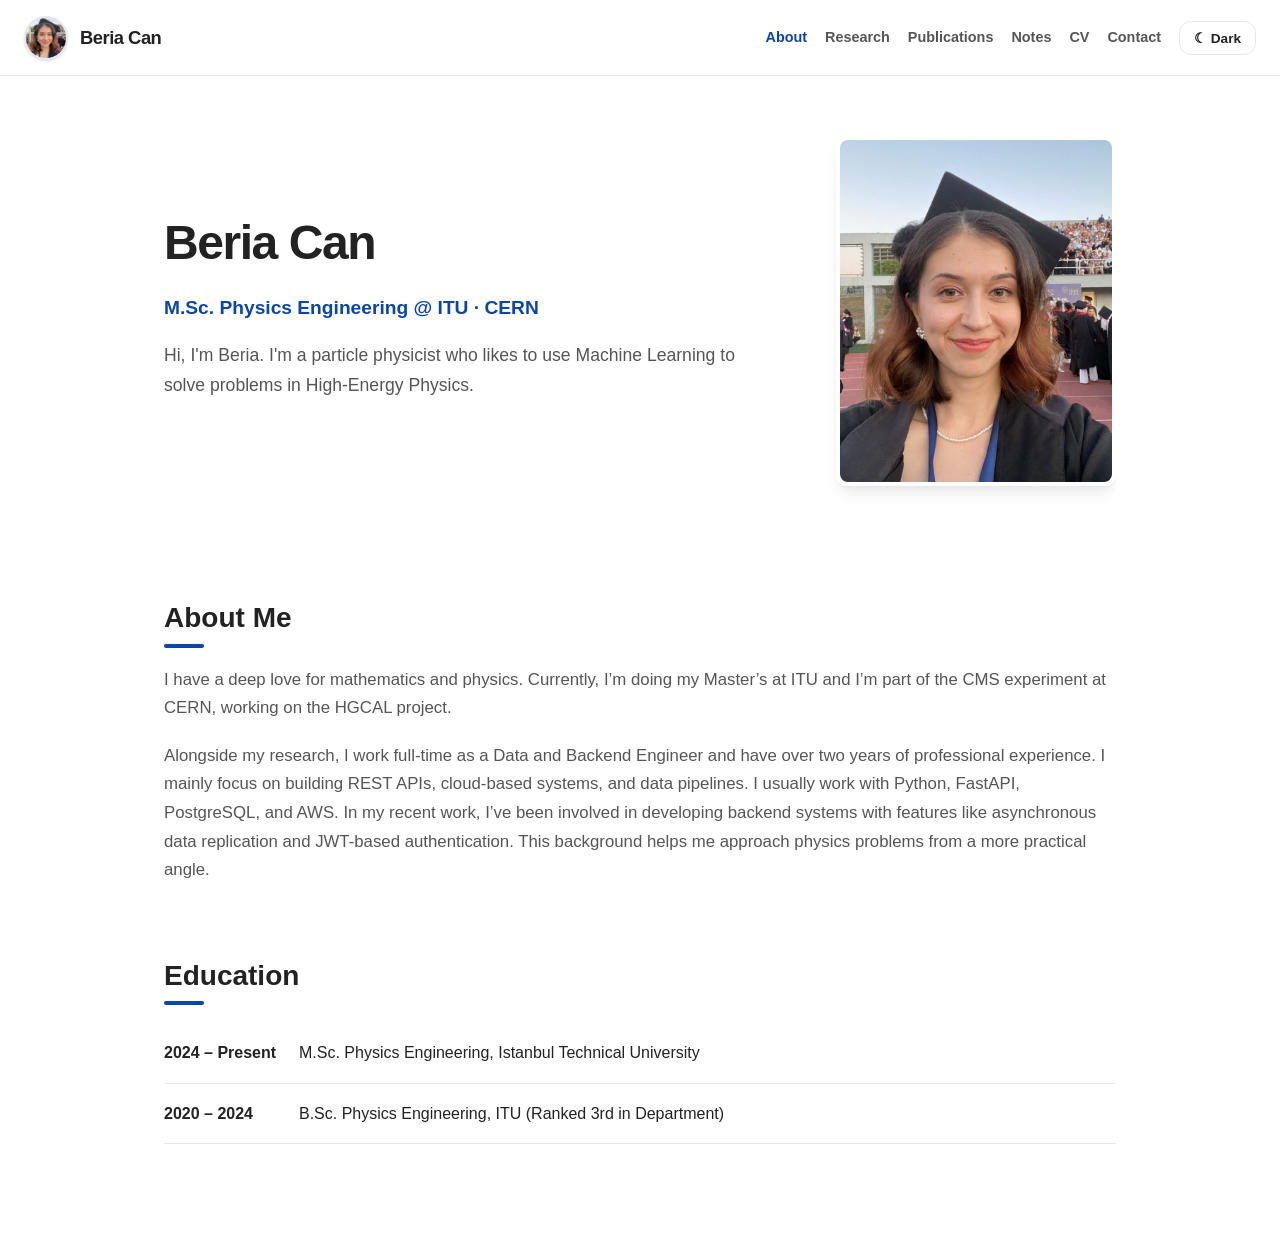
==== index.html @ b6a7d0ab "update" ====
<!doctype html>
<html lang="en">
<head>
    <meta charset="utf-8">
    <meta name="viewport" content="width=device-width, initial-scale=1">
    <meta name="google-site-verification" content="VXTytPO30AcvE7M8RPb9vvkT0yWASxq93cZ5vcLg1Yk" />
    <title>About | Beria Can</title>
    <meta name="description" content="Particle Physicist & Data Engineer at CERN. M.Sc. Physics Engineering at ITU, CMS HGCAL.">
    <link rel="stylesheet" href="css/style.css">
</head>
<body>
    <script>
        (function() {
            const savedTheme = localStorage.getItem('theme');
            if (savedTheme === 'dark' || (!savedTheme && window.matchMedia('(prefers-color-scheme: dark)').matches)) {
                document.body.classList.add('dark-mode');
                document.documentElement.setAttribute('data-theme', 'dark');
            }
        })();
    </script>

    <header>
        <a href="index.html" class="brand">
            <img class="brand-avatar" src="img/profile.jpeg" alt="Avatar">
            <span class="brand-name">Beria Can</span>
        </a>
        <nav>
            <a href="index.html" class="active">About</a>
            <a href="research.html">Research</a>
            <a href="publications.html">Publications</a>
            <a href="notes.html">Notes</a>
            <a href="cv.html">CV</a>
            <a href="contact.html">Contact</a>
            <button id="theme-toggle" class="theme-btn">☾ Dark Mode</button>
        </nav>
    </header>

    <div class="wrap">
        <main>
            <div class="hero-section" style="background: transparent; border: none; padding: 0; margin-bottom: 40px;">
                <div class="hero-content" style="padding: 20px 0; gap: 40px;">
                    <div class="hero-text">
                        <h1 style="font-size: 3rem; margin-bottom: 0.5rem;">Beria Can</h1>
                        <span class="hero-sub">M.Sc. Physics Engineering @ ITU · CERN </span>
                        <p class="hero-intro">Hi, I'm Beria. I'm a particle physicist who likes to use Machine Learning to solve problems in High-Energy Physics.</p>
                    </div>
                    <div class="hero-image-container">
                        <img class="hero-avatar-rect" src="img/profile.jpeg" alt="Beria Can">
                    </div>
                </div>
            </div>

            <section>
                <h2>About Me</h2>
                <p>I have a deep love for mathematics and physics. Currently, I’m doing my Master’s at ITU and I’m part of the CMS experiment at CERN, working on the HGCAL project.</p>
                <p>Alongside my research, I work full-time as a Data and Backend Engineer and have over two years of professional experience. I mainly focus on building REST APIs, cloud-based systems, and data pipelines. I usually work with Python, FastAPI, PostgreSQL, and AWS.
                In my recent work, I’ve been involved in developing backend systems with features like asynchronous data replication and JWT-based authentication. This background helps me approach physics problems from a more practical angle.</p>
            </section>

            <section id="education">
                <h2>Education</h2>
                <ul class="info-list">
                    <li>
                        <strong>2024 – Present</strong>
                        <span>M.Sc. Physics Engineering, Istanbul Technical University</span>
                    </li>
                    <li>
                        <strong>2020 – 2024</strong>
                        <span>B.Sc. Physics Engineering, ITU (Ranked 3rd in Department)</span>
                    </li>
                </ul>
            </section>
        </main>
        <footer style="text-align: center; margin-top: 4rem; margin-bottom: 2rem; color: var(--muted); font-size: 0.8rem;">
        </footer>
    </div>

    <script src="js/theme.js"></script>
</body>
</html>
---- css/style.css ----
:root {
    /* Color Palette */
    --bg: #ffffff;
    --fg: #222222;
    --muted: #555555;
    --acc: #0a46a8;
    --acc-hover: #003380;
    --card-bg: #ffffff;
    --border: #e5e7eb;
    --shadow-sm: 0 2px 4px rgba(0,0,0,0.05), 0 1px 2px rgba(0,0,0,0.1);
    --shadow-md: 0 10px 15px -3px rgba(0,0,0,0.08), 0 4px 6px -2px rgba(0,0,0,0.04);
    --hero-bg: #f8fafc;
    --success: #10b981;
    --error: #ef4444;

    /* Spacing & Layout */
    --nav-height: 76px;
    --max-width: 1000px;
    --radius: 12px;
}

[data-theme="dark"] {
    --bg: #0f1117;
    --fg: #e0e0e0;
    --muted: #9ca3af;
    --acc: #4f8ae8;
    --acc-hover: #70a2ff;
    --card-bg: #1a1d26;
    --border: #2a2f3a;
    --shadow-sm: 0 2px 4px rgba(0,0,0,0.3);
    --shadow-md: 0 10px 20px rgba(0,0,0,0.4);
    --hero-bg: #141720;
}

/* Base Reset & Typography */
* { box-sizing: border-box; margin: 0; padding: 0; }
body {
    background: var(--bg);
    color: var(--fg);
    font-family: -apple-system, BlinkMacSystemFont, "Segoe UI", Roboto, Helvetica, Arial, sans-serif;
    line-height: 1.7;
    transition: background 0.3s, color 0.3s;
    min-height: 100vh;
    display: flex;
    flex-direction: column;
}

.wrap {
    width: 100%;
    max-width: var(--max-width);
    margin: 0 auto;
    padding: 40px 24px;
    flex: 1;
}

/* Navigation */
header {
    border-bottom: 1px solid var(--border);
    padding: 0 24px;
    height: var(--nav-height);
    display: flex;
    align-items: center;
    justify-content: space-between;
    position: sticky;
    top: 0;
    background: var(--bg);
    z-index: 100;
}

.brand {
    display: flex;
    align-items: center;
    gap: 12px;
    text-decoration: none;
    color: var(--fg);
}

.brand-avatar {
    width: 44px;
    height: 44px;
    border-radius: 50%;
    object-fit: cover;
    border: 2px solid var(--border);
    box-shadow: var(--shadow-sm);
}

.brand-name { font-weight: 800; font-size: 1.15rem; letter-spacing: -0.5px; }

nav { display: flex; align-items: center; gap: 18px; flex-wrap: wrap; }
nav a {
    text-decoration: none;
    color: var(--muted);
    font-weight: 600;
    font-size: 0.9rem;
    transition: color 0.2s;
}
nav a:hover, nav a.active { color: var(--acc); }

.theme-btn {
    background: var(--card-bg);
    border: 1px solid var(--border);
    color: var(--fg);
    padding: 8px 14px;
    border-radius: var(--radius);
    cursor: pointer;
    font-weight: 600;
    font-size: 0.85rem;
    transition: all 0.2s;
}

/* Typography */
h1 { font-size: 3rem; margin-bottom: 1rem; font-weight: 800; letter-spacing: -0.03em; color: var(--fg); }
h2 { font-size: 1.75rem; margin: 3rem 0 1.5rem; font-weight: 800; color: var(--fg); position: relative; display: inline-block; }
h2::after { content: ''; position: absolute; left: 0; bottom: -6px; width: 40px; height: 4px; background: var(--acc); border-radius: 2px; }
p { margin-bottom: 1.2rem; color: var(--muted); font-size: 1.05rem; }

/* Buttons */
.btn-primary {
    display: inline-block;
    background: linear-gradient(135deg, var(--acc), var(--acc-hover));
    color: white;
    padding: 14px 28px;
    border-radius: var(--radius);
    text-decoration: none;
    font-weight: 700;
    transition: all 0.2s;
    border: none;
    cursor: pointer;
}
.btn-primary:hover:not(:disabled) { transform: translateY(-2px); opacity: 0.95; }
.btn-primary:disabled { opacity: 0.6; cursor: not-allowed; }

/* Info List */
.info-list li {
    padding: 16px 0;
    border-bottom: 1px solid var(--border);
    display: flex; flex-wrap: wrap; gap: 15px; align-items: baseline;
}
.info-list strong { min-width: 120px; color: var(--fg); font-weight: 700; }
.info-list a { color: var(--acc); text-decoration: none; font-weight: 600; }

/* Contact Specific */
.contact-grid {
    display: grid;
    grid-template-columns: 1fr;
    gap: 40px;
    margin-top: 20px;
}

@media (min-width: 768px) {
    .contact-grid { grid-template-columns: 1fr 1fr; align-items: start; }
}

.social-links { display: flex; flex-wrap: wrap; gap: 12px; }
.social-btn {
    padding: 8px 18px;
    background: var(--card-bg);
    border: 1px solid var(--border);
    border-radius: 30px;
    color: var(--fg);
    text-decoration: none;
    font-weight: 600;
    font-size: 0.9rem;
    transition: all 0.2s;
    box-shadow: var(--shadow-sm);
}
.social-btn:hover { border-color: var(--acc); color: var(--acc); transform: translateY(-2px); }

/* Form */
.form-group { display: flex; flex-direction: column; gap: 8px; margin-bottom: 20px; }
.form-group label { font-weight: 600; color: var(--fg); font-size: 0.95rem; }
.form-group input, .form-group textarea {
    width: 100%; padding: 12px 16px; background: var(--hero-bg); border: 1px solid var(--border);
    border-radius: var(--radius); color: var(--fg); font-family: inherit; font-size: 1rem;
}
.form-group input:focus, .form-group textarea:focus { outline: none; border-color: var(--acc); box-shadow: 0 0 0 3px rgba(79, 138, 232, 0.2); }

.form-message { margin-top: 15px; font-size: 0.9rem; font-weight: 600; padding: 10px; border-radius: 8px; display: none; }
.form-message.success { display: block; color: var(--success); background: rgba(16, 185, 129, 0.1); }
.form-message.error { display: block; color: var(--error); background: rgba(239, 68, 68, 0.1); }

@media (max-width: 600px) {
    header { height: auto; flex-direction: column; padding: 15px; gap: 15px; }
    nav { flex-wrap: wrap; justify-content: center; gap: 15px; }
}

/* Projects Grid & Cards */
.grid-cards {
    display: grid;
    grid-template-columns: repeat(auto-fit, minmax(320px, 1fr));
    gap: 30px;
    margin-top: 30px;
}

.card {
    background: var(--card-bg);
    border: 1px solid var(--border);
    border-radius: var(--radius);
    padding: 30px;
    transition: all 0.3s ease;
    box-shadow: var(--shadow-sm);
    position: relative;
}

.card:hover {
    transform: translateY(-5px);
    box-shadow: var(--shadow-md);
    border-color: var(--acc);
    cursor: pointer;
}

.card h3 a {
    text-decoration: none;
    color: inherit;
}

.card h3 a::after {
    content: "";
    position: absolute;
    top: 0;
    right: 0;
    bottom: 0;
    left: 0;
    z-index: 1;
}

.badge {
    display: inline-block;
    background: var(--hero-bg);
    border: 1px solid var(--border);
    padding: 6px 12px;
    border-radius: 30px;
    font-size: 0.8rem;
    font-weight: 700;
    color: var(--acc);
    margin-top: 12px;
    margin-right: 5px;
    position: relative;
    z-index: 2;
}

/* Hero Section (About Sayfası Üst Kısım) */
.hero-section {
    background: var(--hero-bg);
    border-bottom: 1px solid var(--border);
    width: 100%;
    overflow: hidden;
}

.hero-content {
    max-width: var(--max-width);
    margin: 0 auto;
    padding: 60px 24px;
    display: flex;
    align-items: center;
    justify-content: space-between;
    gap: 40px;
    flex-wrap: wrap;
}

.hero-text {
    flex: 1 1 400px;
}

.hero-sub {
    font-size: 1.2rem;
    color: var(--acc);
    font-weight: 600;
    margin-bottom: 16px;
    display: block;
}

.hero-intro {
    font-size: 1.1rem;
    max-width: 600px;
    color: var(--muted);
}

.hero-image-container {
    flex: 0 0 auto;
    display: flex;
    justify-content: center;
}

.hero-avatar-rect {
    width: 100%;
    max-width: 280px;
    height: auto;
    object-fit: cover;
    aspect-ratio: 4/5;
    border-radius: var(--radius);
    box-shadow: var(--shadow-md);
    border: 4px solid var(--card-bg);
    transition: transform 0.3s ease;
}

.hero-avatar-rect:hover {
    transform: scale(1.02);
}

@media (max-width: 900px) {
    .hero-content {
        justify-content: center;
        text-align: center;
        padding: 40px 20px;
    }
    .hero-intro { margin: 0 auto; }
    .hero-image-container { width: 100%; margin-top: 20px; }
    .hero-avatar-rect { max-width: 240px; }
}

/* CV */
.cv-actions {
    margin-top: 1.5rem;
    display: flex;
    flex-wrap: wrap;
    gap: 10px;
    align-items: center;
}

/* Publications */
.empty-state {
    margin-top: 1.5rem;
    padding: 1.5rem 0;
    border-top: 1px solid var(--border);
}
.empty-state p { margin-bottom: 0; }

.pub-list { list-style: none; margin-top: 1.5rem; }
.pub-list li {
    display: flex;
    gap: 20px;
    padding: 1.25rem 0;
    border-bottom: 1px solid var(--border);
    align-items: flex-start;
}
.pub-year {
    min-width: 56px;
    font-weight: 700;
    color: var(--acc);
}
.pub-body { display: flex; flex-direction: column; gap: 4px; }
.pub-meta { color: var(--muted); font-size: 0.95rem; }
.pub-links a { color: var(--acc); text-decoration: none; font-weight: 600; font-size: 0.9rem; }
.pub-links a:hover { text-decoration: underline; }

/* Notes index */
.note-list { list-style: none; margin-top: 0.5rem; }
.note-list li {
    padding: 14px 0;
    border-bottom: 1px solid var(--border);
    display: flex;
    flex-direction: column;
    gap: 2px;
}
.note-list a {
    color: var(--fg);
    text-decoration: none;
    font-weight: 700;
    font-size: 1.05rem;
}
.note-list a:hover { color: var(--acc); }
.note-desc { color: var(--muted); font-size: 0.95rem; }
.note-empty { color: var(--muted); font-style: italic; border-bottom: none !important; }
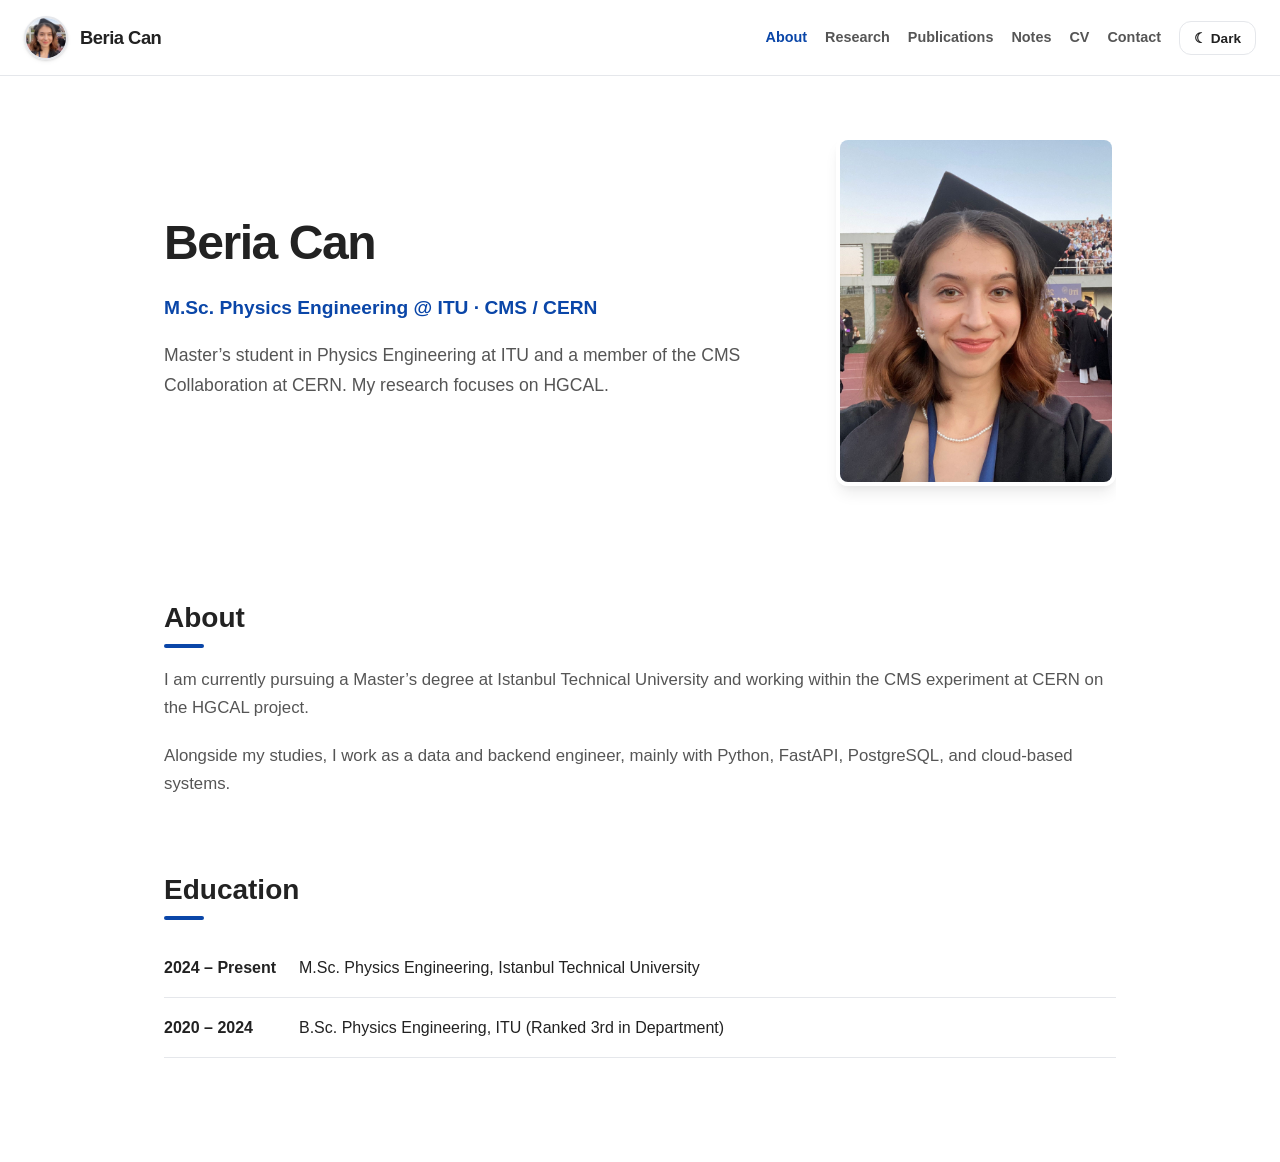
==== commit 69be17eb: "update" ====
--- a/index.html
+++ b/index.html
@@ -5,7 +5,7 @@
     <meta name="viewport" content="width=device-width, initial-scale=1">
     <meta name="google-site-verification" content="VXTytPO30AcvE7M8RPb9vvkT0yWASxq93cZ5vcLg1Yk" />
     <title>About | Beria Can</title>
-    <meta name="description" content="Particle Physicist & Data Engineer at CERN. M.Sc. Physics Engineering at ITU, CMS HGCAL.">
+    <meta name="description" content="Master’s student in Physics Engineering at ITU and member of the CMS Collaboration at CERN. Research focus: HGCAL.">
     <link rel="stylesheet" href="css/style.css">
 </head>
 <body>
@@ -41,8 +41,8 @@
                 <div class="hero-content" style="padding: 20px 0; gap: 40px;">
                     <div class="hero-text">
                         <h1 style="font-size: 3rem; margin-bottom: 0.5rem;">Beria Can</h1>
-                        <span class="hero-sub">M.Sc. Physics Engineering @ ITU · CERN </span>
-                        <p class="hero-intro">Hi, I'm Beria. I'm a particle physicist who likes to use Machine Learning to solve problems in High-Energy Physics.</p>
+                        <span class="hero-sub">M.Sc. Physics Engineering @ ITU · CMS / CERN</span>
+                        <p class="hero-intro">Master’s student in Physics Engineering at ITU and a member of the CMS Collaboration at CERN. My research focuses on HGCAL.</p>
                     </div>
                     <div class="hero-image-container">
                         <img class="hero-avatar-rect" src="img/profile.jpeg" alt="Beria Can">
@@ -51,10 +51,9 @@
             </div>
 
             <section>
-                <h2>About Me</h2>
-                <p>I have a deep love for mathematics and physics. Currently, I’m doing my Master’s at ITU and I’m part of the CMS experiment at CERN, working on the HGCAL project.</p>
-                <p>Alongside my research, I work full-time as a Data and Backend Engineer and have over two years of professional experience. I mainly focus on building REST APIs, cloud-based systems, and data pipelines. I usually work with Python, FastAPI, PostgreSQL, and AWS.
-                In my recent work, I’ve been involved in developing backend systems with features like asynchronous data replication and JWT-based authentication. This background helps me approach physics problems from a more practical angle.</p>
+                <h2>About</h2>
+                <p>I am currently pursuing a Master’s degree at Istanbul Technical University and working within the CMS experiment at CERN on the HGCAL project.</p>
+                <p>Alongside my studies, I work as a data and backend engineer, mainly with Python, FastAPI, PostgreSQL, and cloud-based systems.</p>
             </section>
 
             <section id="education">
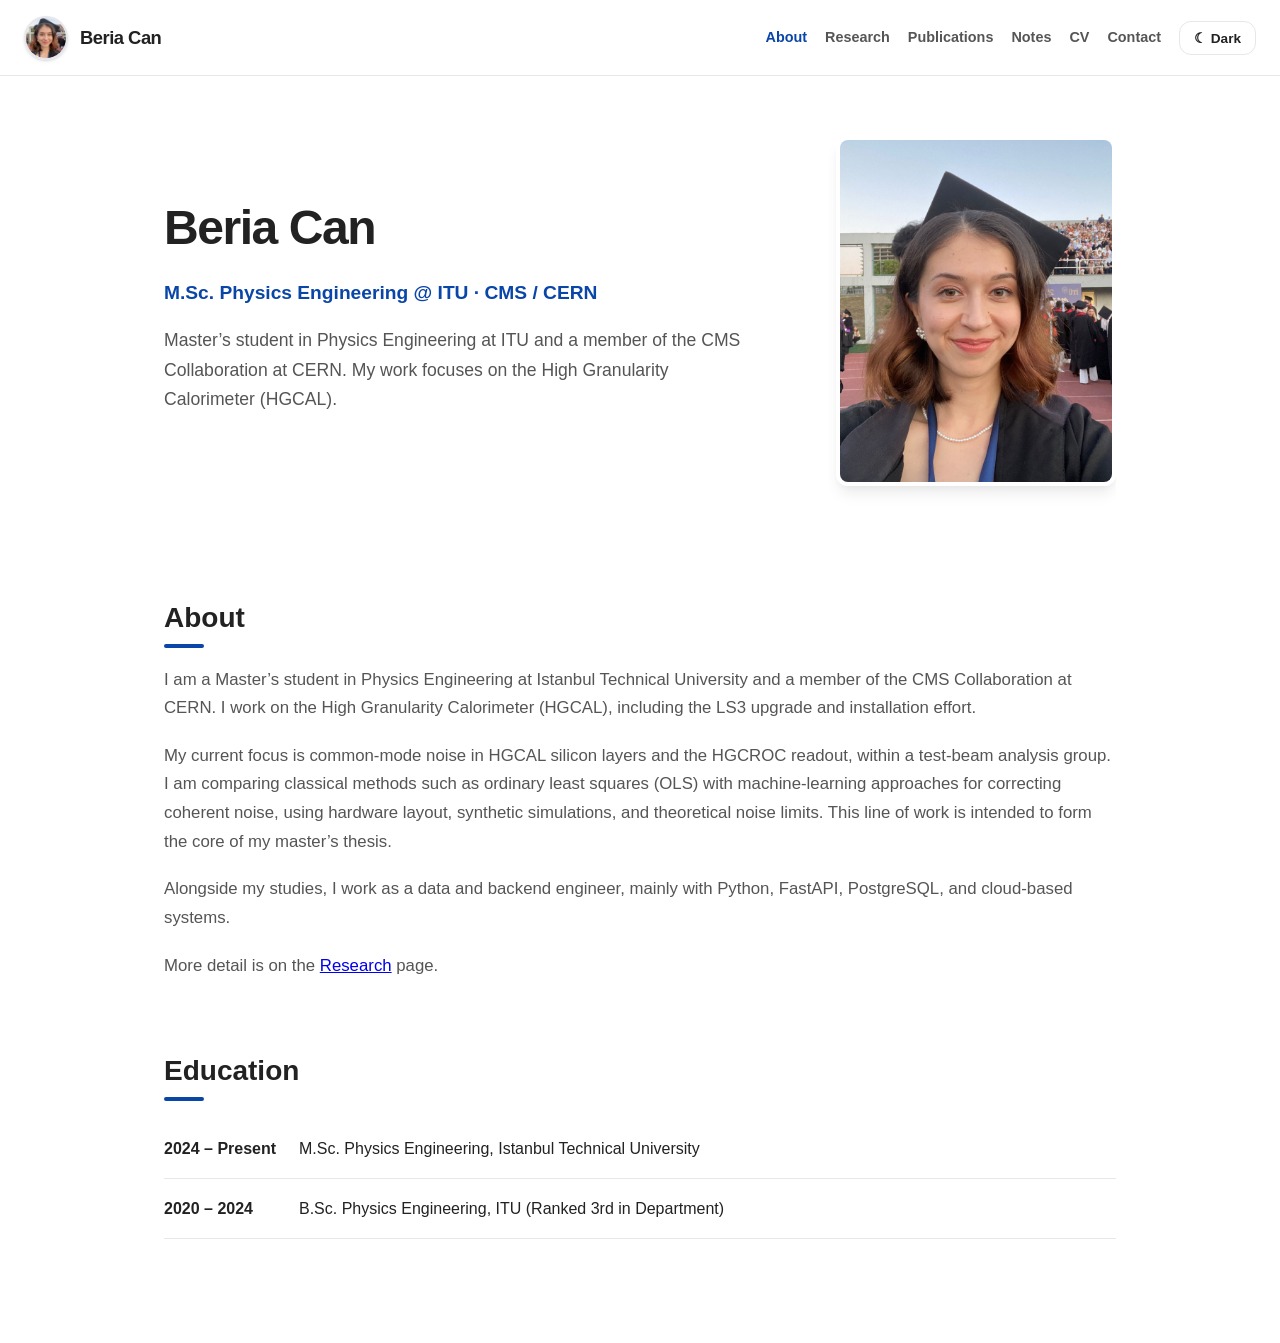
==== commit a325e38f: "update" ====
--- a/index.html
+++ b/index.html
@@ -5,7 +5,7 @@
     <meta name="viewport" content="width=device-width, initial-scale=1">
     <meta name="google-site-verification" content="VXTytPO30AcvE7M8RPb9vvkT0yWASxq93cZ5vcLg1Yk" />
     <title>About | Beria Can</title>
-    <meta name="description" content="Master’s student in Physics Engineering at ITU and member of the CMS Collaboration at CERN. Research focus: HGCAL.">
+    <meta name="description" content="Master’s student in Physics Engineering at ITU and member of the CMS Collaboration at CERN. Research on HGCAL, common-mode noise, and noise correction methods.">
     <link rel="stylesheet" href="css/style.css">
 </head>
 <body>
@@ -42,7 +42,7 @@
                     <div class="hero-text">
                         <h1 style="font-size: 3rem; margin-bottom: 0.5rem;">Beria Can</h1>
                         <span class="hero-sub">M.Sc. Physics Engineering @ ITU · CMS / CERN</span>
-                        <p class="hero-intro">Master’s student in Physics Engineering at ITU and a member of the CMS Collaboration at CERN. My research focuses on HGCAL.</p>
+                        <p class="hero-intro">Master’s student in Physics Engineering at ITU and a member of the CMS Collaboration at CERN. My work focuses on the High Granularity Calorimeter (HGCAL).</p>
                     </div>
                     <div class="hero-image-container">
                         <img class="hero-avatar-rect" src="img/profile.jpeg" alt="Beria Can">
@@ -52,8 +52,10 @@
 
             <section>
                 <h2>About</h2>
-                <p>I am currently pursuing a Master’s degree at Istanbul Technical University and working within the CMS experiment at CERN on the HGCAL project.</p>
+                <p>I am a Master’s student in Physics Engineering at Istanbul Technical University and a member of the CMS Collaboration at CERN. I work on the High Granularity Calorimeter (HGCAL), including the LS3 upgrade and installation effort.</p>
+                <p>My current focus is common-mode noise in HGCAL silicon layers and the HGCROC readout, within a test-beam analysis group. I am comparing classical methods such as ordinary least squares (OLS) with machine-learning approaches for correcting coherent noise, using hardware layout, synthetic simulations, and theoretical noise limits. This line of work is intended to form the core of my master’s thesis.</p>
                 <p>Alongside my studies, I work as a data and backend engineer, mainly with Python, FastAPI, PostgreSQL, and cloud-based systems.</p>
+                <p>More detail is on the <a href="research.html">Research</a> page.</p>
             </section>
 
             <section id="education">
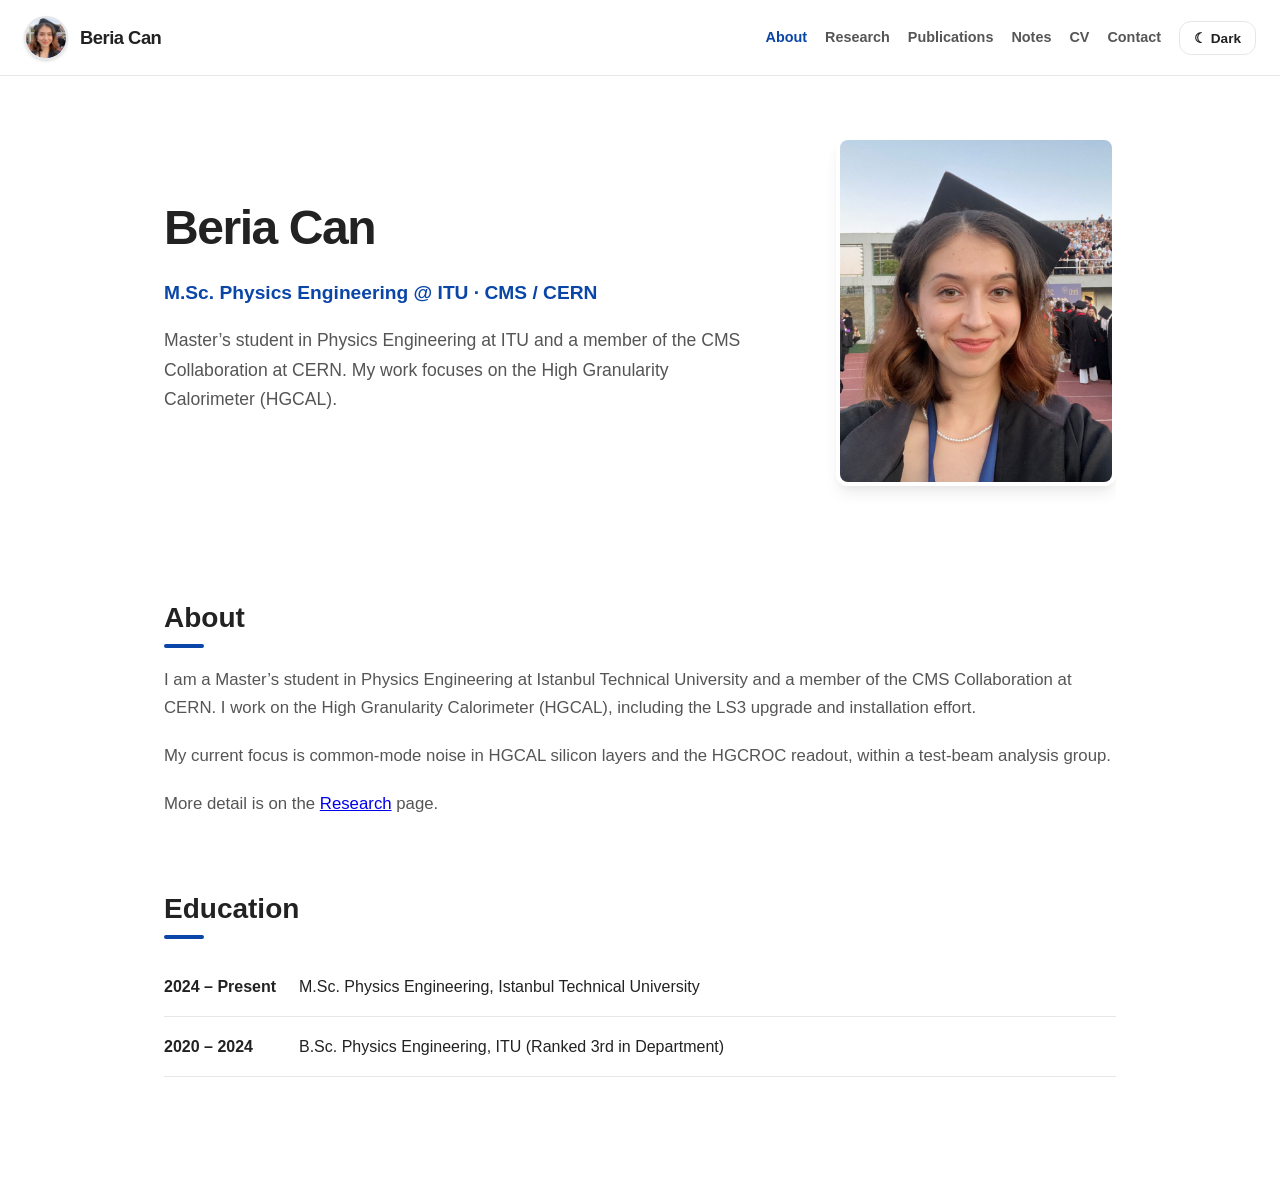
==== commit 811853eb: "update" ====
--- a/index.html
+++ b/index.html
@@ -53,8 +53,7 @@
             <section>
                 <h2>About</h2>
                 <p>I am a Master’s student in Physics Engineering at Istanbul Technical University and a member of the CMS Collaboration at CERN. I work on the High Granularity Calorimeter (HGCAL), including the LS3 upgrade and installation effort.</p>
-                <p>My current focus is common-mode noise in HGCAL silicon layers and the HGCROC readout, within a test-beam analysis group. I am comparing classical methods such as ordinary least squares (OLS) with machine-learning approaches for correcting coherent noise, using hardware layout, synthetic simulations, and theoretical noise limits. This line of work is intended to form the core of my master’s thesis.</p>
-                <p>Alongside my studies, I work as a data and backend engineer, mainly with Python, FastAPI, PostgreSQL, and cloud-based systems.</p>
+                <p>My current focus is common-mode noise in HGCAL silicon layers and the HGCROC readout, within a test-beam analysis group. </p>
                 <p>More detail is on the <a href="research.html">Research</a> page.</p>
             </section>
 
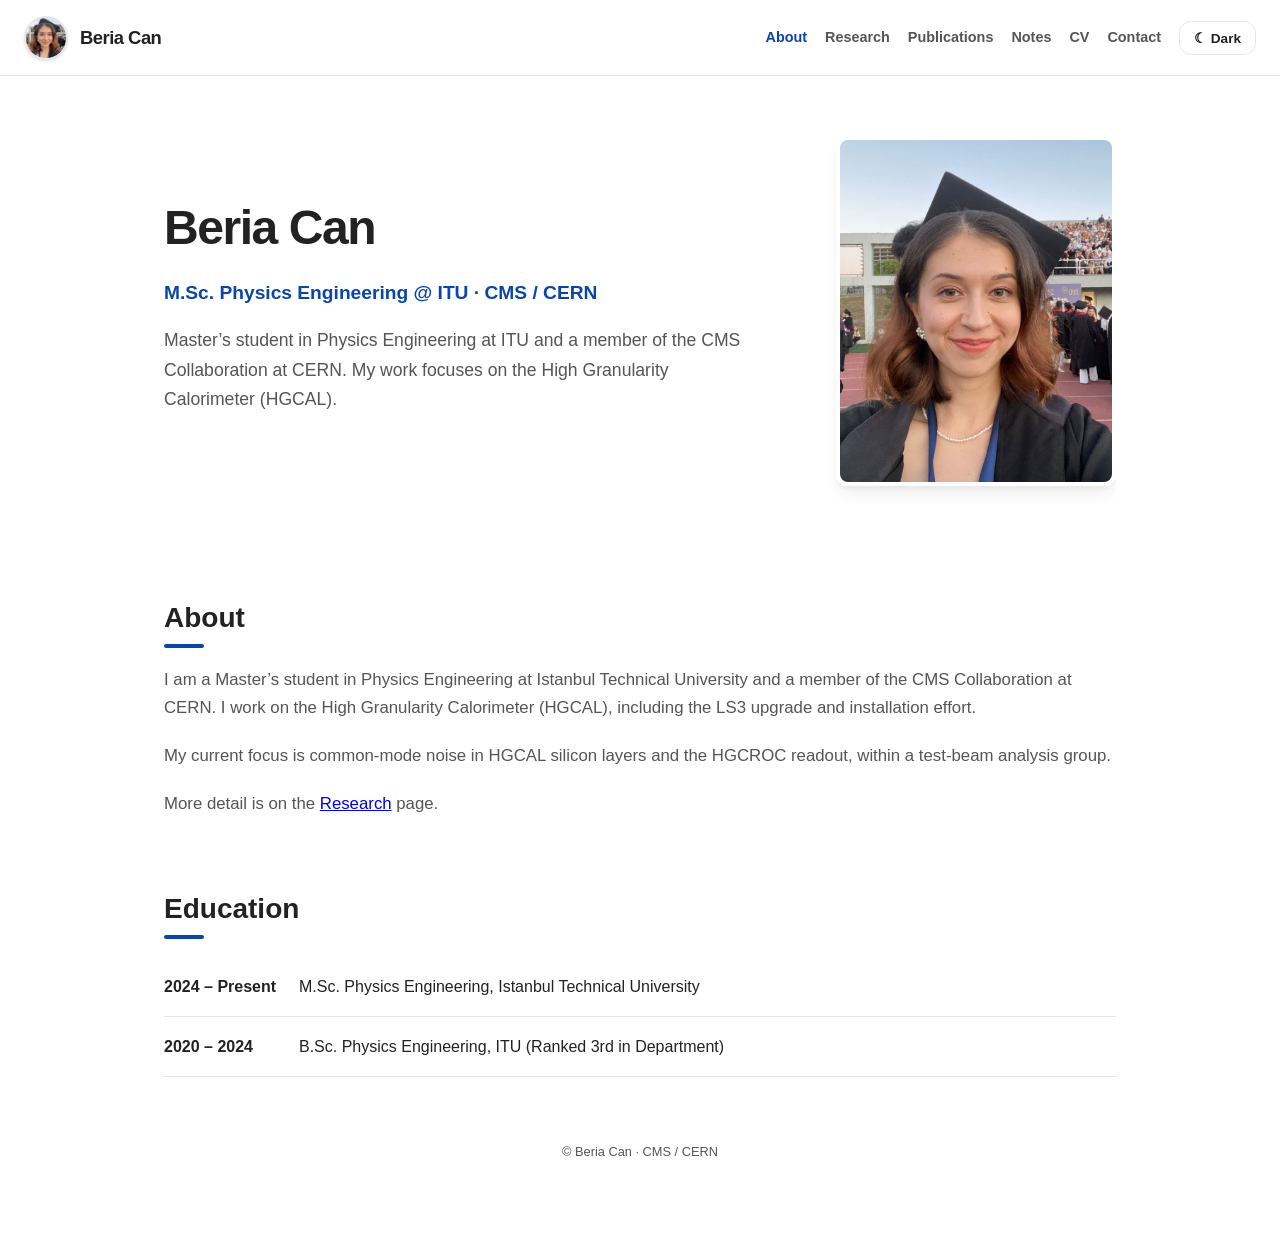
==== commit c28d7cec: "update" ====
--- a/index.html
+++ b/index.html
@@ -72,6 +72,7 @@
             </section>
         </main>
         <footer style="text-align: center; margin-top: 4rem; margin-bottom: 2rem; color: var(--muted); font-size: 0.8rem;">
+            &copy; Beria Can · CMS / CERN
         </footer>
     </div>
 
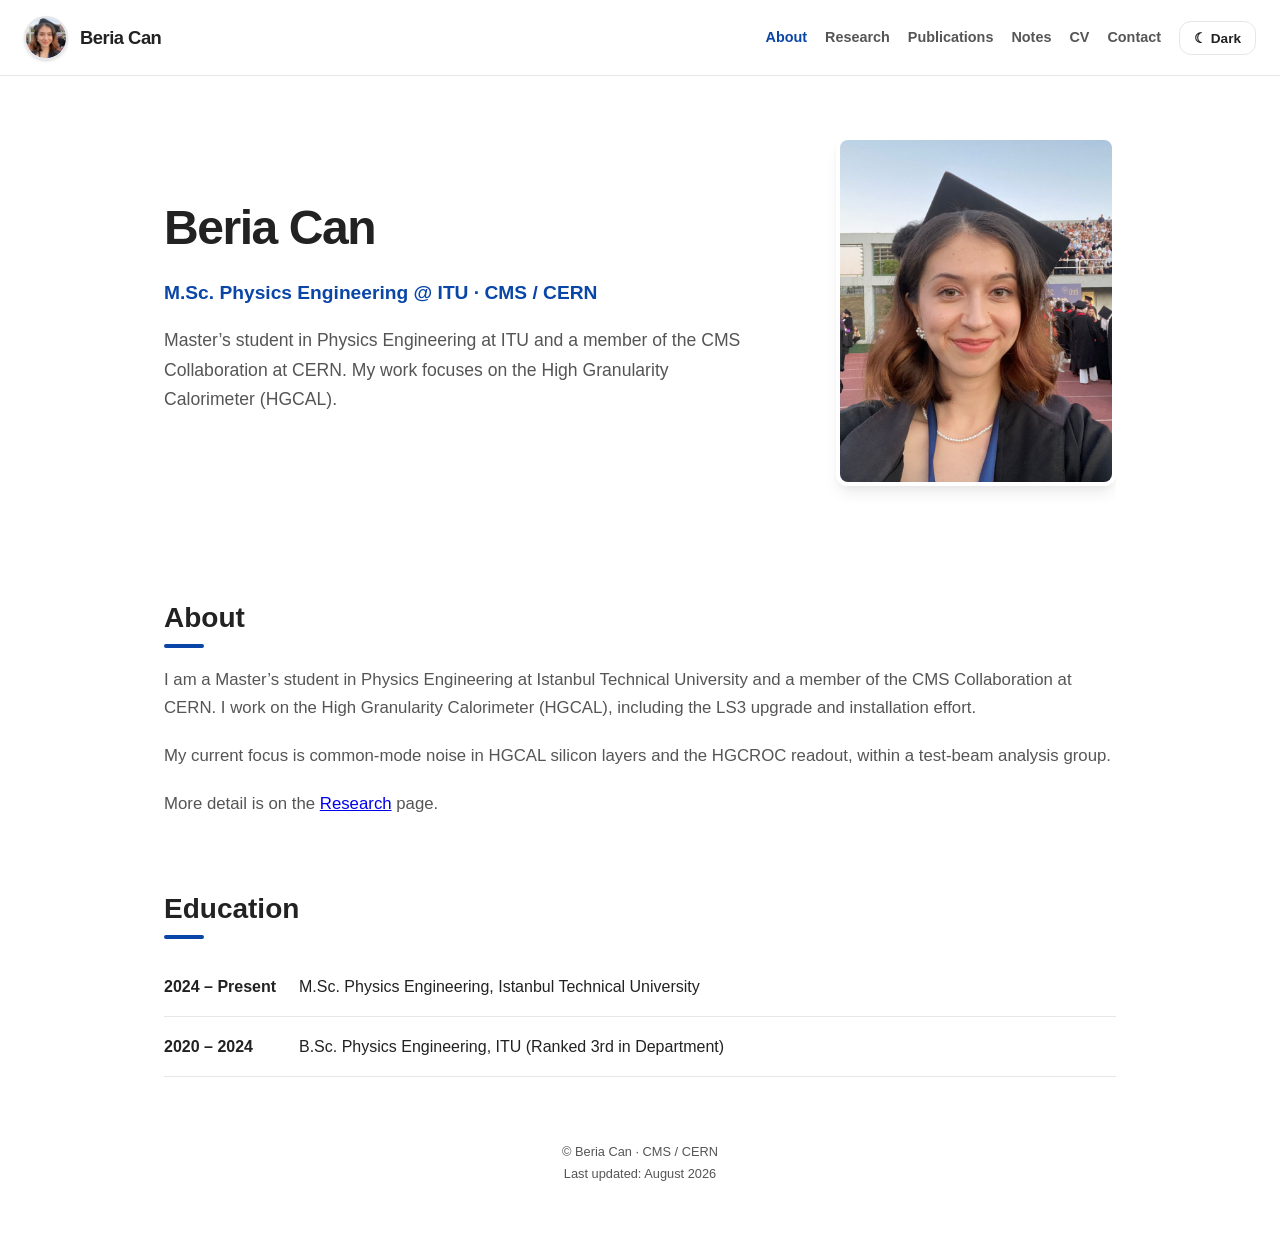
==== commit 36262905: "update" ====
--- a/index.html
+++ b/index.html
@@ -72,7 +72,7 @@
             </section>
         </main>
         <footer style="text-align: center; margin-top: 4rem; margin-bottom: 2rem; color: var(--muted); font-size: 0.8rem;">
-            &copy; Beria Can · CMS / CERN
+            &copy; Beria Can · CMS / CERN<br>Last updated: August 2026
         </footer>
     </div>
 
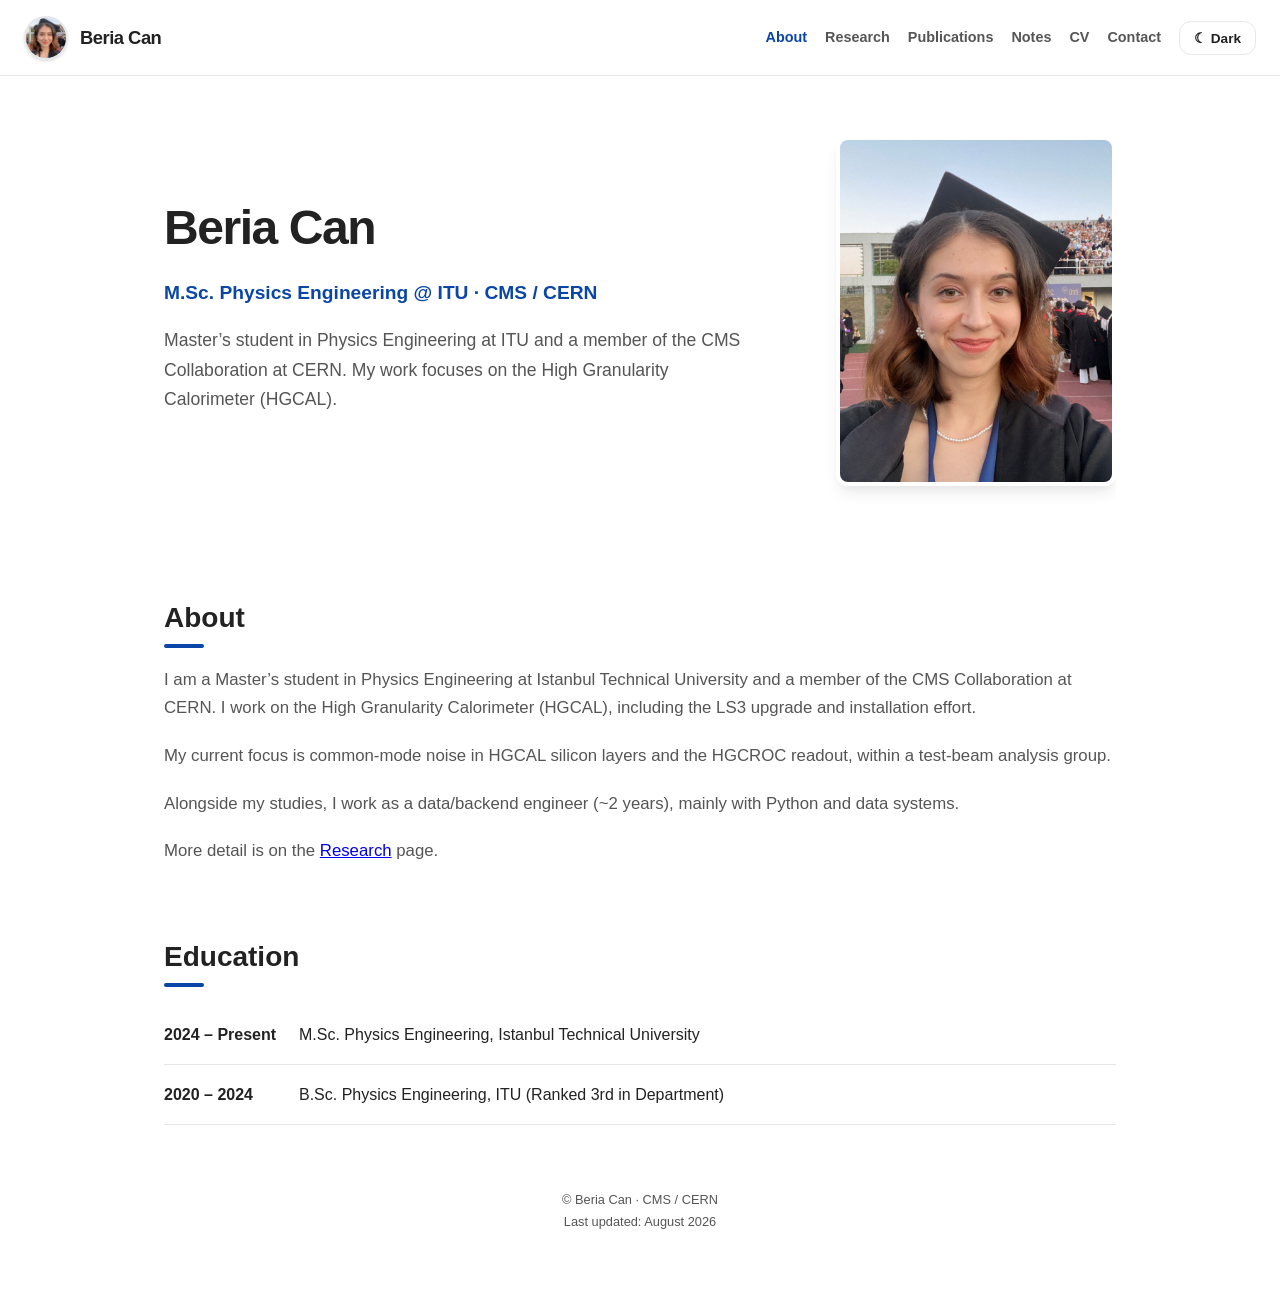
==== commit 5635367e: "update" ====
--- a/index.html
+++ b/index.html
@@ -53,7 +53,8 @@
             <section>
                 <h2>About</h2>
                 <p>I am a Master’s student in Physics Engineering at Istanbul Technical University and a member of the CMS Collaboration at CERN. I work on the High Granularity Calorimeter (HGCAL), including the LS3 upgrade and installation effort.</p>
-                <p>My current focus is common-mode noise in HGCAL silicon layers and the HGCROC readout, within a test-beam analysis group. </p>
+                <p>My current focus is common-mode noise in HGCAL silicon layers and the HGCROC readout, within a test-beam analysis group.</p>
+                <p>Alongside my studies, I work as a data/backend engineer (~2 years), mainly with Python and data systems.</p>
                 <p>More detail is on the <a href="research.html">Research</a> page.</p>
             </section>
 
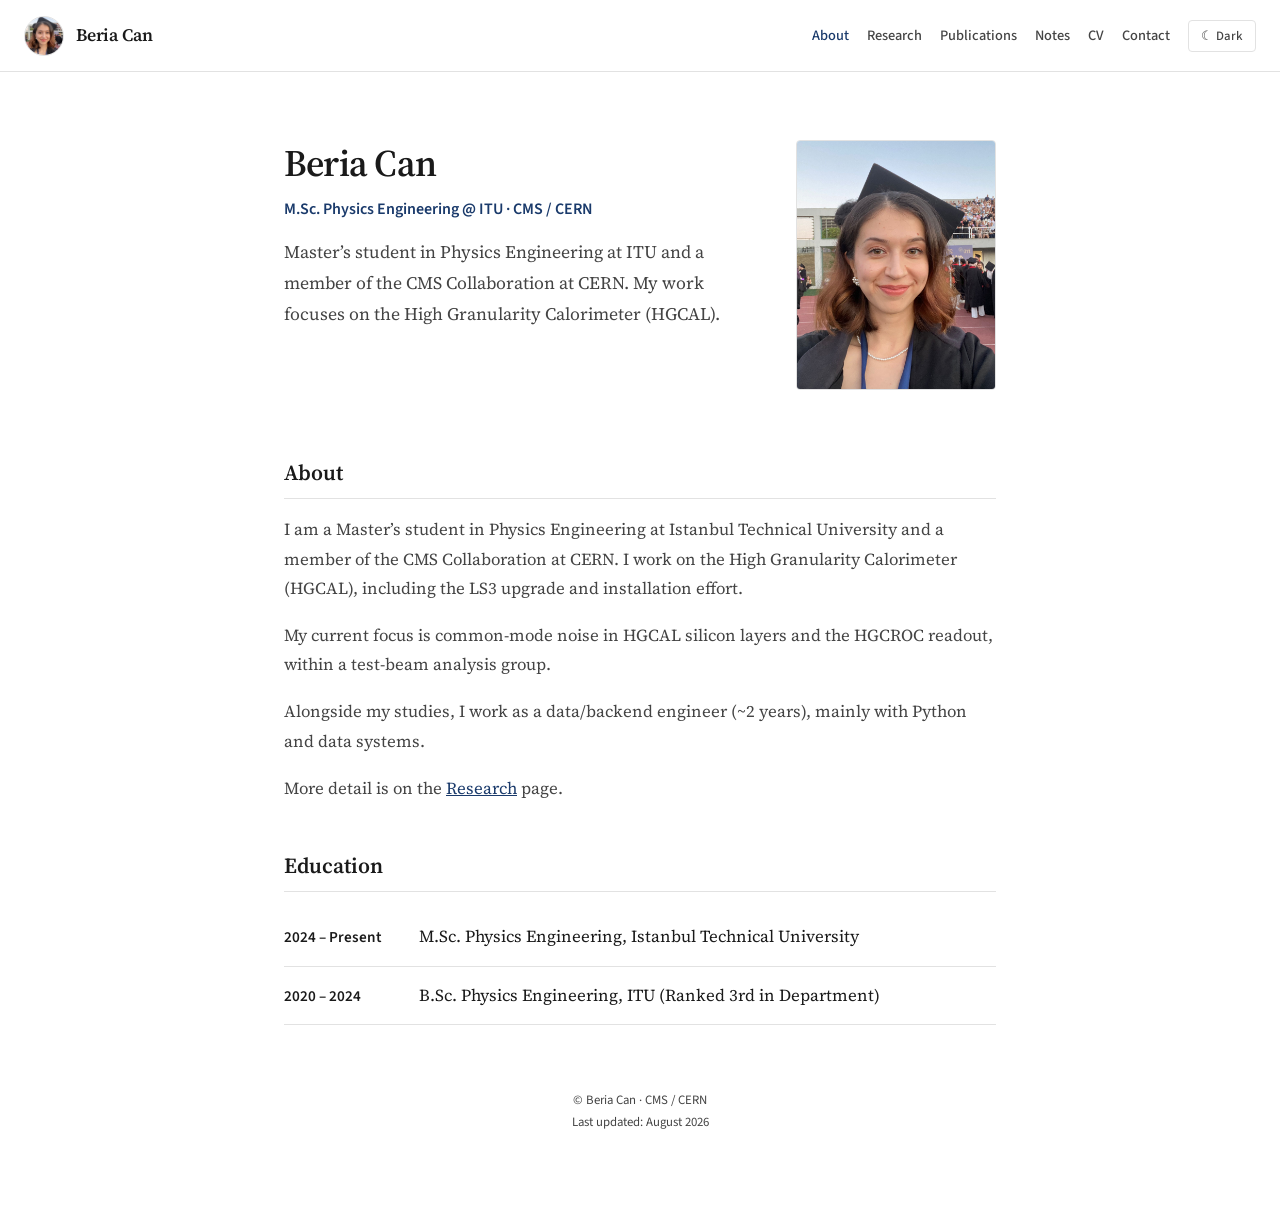
==== commit 03dc7db9: "update" ====
--- a/index.html
+++ b/index.html
@@ -40,7 +40,7 @@
             <div class="hero-section" style="background: transparent; border: none; padding: 0; margin-bottom: 40px;">
                 <div class="hero-content" style="padding: 20px 0; gap: 40px;">
                     <div class="hero-text">
-                        <h1 style="font-size: 3rem; margin-bottom: 0.5rem;">Beria Can</h1>
+                        <h1 style="margin-bottom: 0.5rem;">Beria Can</h1>
                         <span class="hero-sub">M.Sc. Physics Engineering @ ITU · CMS / CERN</span>
                         <p class="hero-intro">Master’s student in Physics Engineering at ITU and a member of the CMS Collaboration at CERN. My work focuses on the High Granularity Calorimeter (HGCAL).</p>
                     </div>
--- a/css/style.css
+++ b/css/style.css
@@ -1,35 +1,41 @@
+@import url('https://fonts.googleapis.com/css2?family=Source+Sans+3:ital,wght@0,400;0,500;0,600;0,700;1,400&family=Source+Serif+4:opsz,ital,wght@8..60,0,400;8..60,0,600;8..60,0,700;8..60,1,400&display=swap');
+
 :root {
-    /* Color Palette */
+    /* Color Palette — restrained academic */
     --bg: #ffffff;
-    --fg: #222222;
-    --muted: #555555;
-    --acc: #0a46a8;
-    --acc-hover: #003380;
+    --fg: #1a1a1a;
+    --muted: #444444;
+    --acc: #1a3a6b;
+    --acc-hover: #122847;
     --card-bg: #ffffff;
-    --border: #e5e7eb;
-    --shadow-sm: 0 2px 4px rgba(0,0,0,0.05), 0 1px 2px rgba(0,0,0,0.1);
-    --shadow-md: 0 10px 15px -3px rgba(0,0,0,0.08), 0 4px 6px -2px rgba(0,0,0,0.04);
-    --hero-bg: #f8fafc;
-    --success: #10b981;
-    --error: #ef4444;
+    --border: #e2e2e2;
+    --shadow-sm: 0 1px 2px rgba(0, 0, 0, 0.04);
+    --shadow-md: 0 4px 12px rgba(0, 0, 0, 0.06);
+    --hero-bg: #f6f6f6;
+    --success: #2f6f4e;
+    --error: #a33b3b;
+
+    /* Typography */
+    --font-serif: "Source Serif 4", Georgia, "Times New Roman", serif;
+    --font-sans: "Source Sans 3", "Helvetica Neue", Helvetica, Arial, sans-serif;
 
     /* Spacing & Layout */
-    --nav-height: 76px;
-    --max-width: 1000px;
-    --radius: 12px;
+    --nav-height: 72px;
+    --max-width: 760px;
+    --radius: 4px;
 }
 
 [data-theme="dark"] {
-    --bg: #0f1117;
-    --fg: #e0e0e0;
-    --muted: #9ca3af;
-    --acc: #4f8ae8;
-    --acc-hover: #70a2ff;
-    --card-bg: #1a1d26;
-    --border: #2a2f3a;
-    --shadow-sm: 0 2px 4px rgba(0,0,0,0.3);
-    --shadow-md: 0 10px 20px rgba(0,0,0,0.4);
-    --hero-bg: #141720;
+    --bg: #161616;
+    --fg: #ebe8e2;
+    --muted: #a8a49c;
+    --acc: #8eb0d9;
+    --acc-hover: #b0c8e6;
+    --card-bg: #1e1e1e;
+    --border: #33312c;
+    --shadow-sm: none;
+    --shadow-md: none;
+    --hero-bg: #1a1a1a;
 }
 
 /* Base Reset & Typography */
@@ -37,23 +43,25 @@
 body {
     background: var(--bg);
     color: var(--fg);
-    font-family: -apple-system, BlinkMacSystemFont, "Segoe UI", Roboto, Helvetica, Arial, sans-serif;
-    line-height: 1.7;
-    transition: background 0.3s, color 0.3s;
+    font-family: var(--font-serif);
+    font-size: 1.05rem;
+    line-height: 1.75;
+    transition: background 0.2s, color 0.2s;
     min-height: 100vh;
     display: flex;
     flex-direction: column;
+    -webkit-font-smoothing: antialiased;
 }
 
 .wrap {
     width: 100%;
     max-width: var(--max-width);
     margin: 0 auto;
-    padding: 40px 24px;
+    padding: 48px 24px;
     flex: 1;
 }
 
-/* Navigation */
+/* Navigation — UI sans */
 header {
     border-bottom: 1px solid var(--border);
     padding: 0 24px;
@@ -65,6 +73,7 @@
     top: 0;
     background: var(--bg);
     z-index: 100;
+    font-family: var(--font-sans);
 }
 
 .brand {
@@ -76,68 +85,108 @@
 }
 
 .brand-avatar {
-    width: 44px;
-    height: 44px;
+    width: 40px;
+    height: 40px;
     border-radius: 50%;
     object-fit: cover;
-    border: 2px solid var(--border);
-    box-shadow: var(--shadow-sm);
-}
-
-.brand-name { font-weight: 800; font-size: 1.15rem; letter-spacing: -0.5px; }
+    border: 1px solid var(--border);
+}
+
+.brand-name {
+    font-family: var(--font-serif);
+    font-weight: 600;
+    font-size: 1.1rem;
+    letter-spacing: -0.01em;
+}
 
 nav { display: flex; align-items: center; gap: 18px; flex-wrap: wrap; }
 nav a {
     text-decoration: none;
     color: var(--muted);
-    font-weight: 600;
+    font-weight: 500;
     font-size: 0.9rem;
-    transition: color 0.2s;
+    transition: color 0.15s;
 }
 nav a:hover, nav a.active { color: var(--acc); }
 
 .theme-btn {
-    background: var(--card-bg);
-    border: 1px solid var(--border);
-    color: var(--fg);
-    padding: 8px 14px;
+    background: transparent;
+    border: 1px solid var(--border);
+    color: var(--muted);
+    padding: 6px 12px;
     border-radius: var(--radius);
     cursor: pointer;
-    font-weight: 600;
-    font-size: 0.85rem;
-    transition: all 0.2s;
-}
+    font-family: var(--font-sans);
+    font-weight: 500;
+    font-size: 0.8rem;
+    transition: color 0.15s, border-color 0.15s;
+}
+.theme-btn:hover { color: var(--fg); border-color: var(--muted); }
 
 /* Typography */
-h1 { font-size: 3rem; margin-bottom: 1rem; font-weight: 800; letter-spacing: -0.03em; color: var(--fg); }
-h2 { font-size: 1.75rem; margin: 3rem 0 1.5rem; font-weight: 800; color: var(--fg); position: relative; display: inline-block; }
-h2::after { content: ''; position: absolute; left: 0; bottom: -6px; width: 40px; height: 4px; background: var(--acc); border-radius: 2px; }
-p { margin-bottom: 1.2rem; color: var(--muted); font-size: 1.05rem; }
+h1 {
+    font-family: var(--font-serif);
+    font-size: 2.35rem;
+    margin-bottom: 0.85rem;
+    font-weight: 600;
+    letter-spacing: -0.02em;
+    line-height: 1.25;
+    color: var(--fg);
+}
+h2 {
+    font-family: var(--font-serif);
+    font-size: 1.35rem;
+    margin: 2.75rem 0 1rem;
+    font-weight: 600;
+    color: var(--fg);
+    position: relative;
+    display: block;
+    padding-bottom: 0.4rem;
+    border-bottom: 1px solid var(--border);
+}
+h2::after { display: none; }
+h3 {
+    font-family: var(--font-serif);
+    font-weight: 600;
+    font-size: 1.15rem;
+    margin-bottom: 0.5rem;
+}
+p { margin-bottom: 1.1rem; color: var(--muted); font-size: 1.05rem; }
+a { color: var(--acc); }
 
 /* Buttons */
 .btn-primary {
     display: inline-block;
-    background: linear-gradient(135deg, var(--acc), var(--acc-hover));
-    color: white;
-    padding: 14px 28px;
-    border-radius: var(--radius);
-    text-decoration: none;
-    font-weight: 700;
-    transition: all 0.2s;
+    background: var(--acc);
+    color: #fff;
+    padding: 10px 20px;
+    border-radius: var(--radius);
+    text-decoration: none;
+    font-family: var(--font-sans);
+    font-weight: 600;
+    font-size: 0.95rem;
+    transition: background 0.15s;
     border: none;
     cursor: pointer;
 }
-.btn-primary:hover:not(:disabled) { transform: translateY(-2px); opacity: 0.95; }
+.btn-primary:hover:not(:disabled) { background: var(--acc-hover); }
 .btn-primary:disabled { opacity: 0.6; cursor: not-allowed; }
 
 /* Info List */
 .info-list li {
-    padding: 16px 0;
+    padding: 14px 0;
     border-bottom: 1px solid var(--border);
     display: flex; flex-wrap: wrap; gap: 15px; align-items: baseline;
 }
-.info-list strong { min-width: 120px; color: var(--fg); font-weight: 700; }
-.info-list a { color: var(--acc); text-decoration: none; font-weight: 600; }
+.info-list strong {
+    min-width: 120px;
+    color: var(--fg);
+    font-weight: 600;
+    font-family: var(--font-sans);
+    font-size: 0.95rem;
+}
+.info-list a { color: var(--acc); text-decoration: none; font-weight: 500; }
+.info-list a:hover { text-decoration: underline; }
 
 /* Contact Specific */
 .contact-grid {
@@ -151,68 +200,92 @@
     .contact-grid { grid-template-columns: 1fr 1fr; align-items: start; }
 }
 
-.social-links { display: flex; flex-wrap: wrap; gap: 12px; }
+.social-links { display: flex; flex-wrap: wrap; gap: 10px; font-family: var(--font-sans); }
 .social-btn {
-    padding: 8px 18px;
+    padding: 6px 14px;
+    background: transparent;
+    border: 1px solid var(--border);
+    border-radius: var(--radius);
+    color: var(--fg);
+    text-decoration: none;
+    font-weight: 500;
+    font-size: 0.9rem;
+    transition: border-color 0.15s, color 0.15s;
+}
+.social-btn:hover { border-color: var(--acc); color: var(--acc); }
+
+/* Form */
+.form-group { display: flex; flex-direction: column; gap: 6px; margin-bottom: 18px; }
+.form-group label {
+    font-family: var(--font-sans);
+    font-weight: 600;
+    color: var(--fg);
+    font-size: 0.9rem;
+}
+.form-group input, .form-group textarea {
+    width: 100%;
+    padding: 10px 12px;
     background: var(--card-bg);
     border: 1px solid var(--border);
-    border-radius: 30px;
-    color: var(--fg);
-    text-decoration: none;
-    font-weight: 600;
+    border-radius: var(--radius);
+    color: var(--fg);
+    font-family: var(--font-serif);
+    font-size: 1rem;
+}
+.form-group input:focus, .form-group textarea:focus {
+    outline: none;
+    border-color: var(--acc);
+}
+
+.form-message {
+    margin-top: 12px;
+    font-family: var(--font-sans);
     font-size: 0.9rem;
-    transition: all 0.2s;
-    box-shadow: var(--shadow-sm);
-}
-.social-btn:hover { border-color: var(--acc); color: var(--acc); transform: translateY(-2px); }
-
-/* Form */
-.form-group { display: flex; flex-direction: column; gap: 8px; margin-bottom: 20px; }
-.form-group label { font-weight: 600; color: var(--fg); font-size: 0.95rem; }
-.form-group input, .form-group textarea {
-    width: 100%; padding: 12px 16px; background: var(--hero-bg); border: 1px solid var(--border);
-    border-radius: var(--radius); color: var(--fg); font-family: inherit; font-size: 1rem;
-}
-.form-group input:focus, .form-group textarea:focus { outline: none; border-color: var(--acc); box-shadow: 0 0 0 3px rgba(79, 138, 232, 0.2); }
-
-.form-message { margin-top: 15px; font-size: 0.9rem; font-weight: 600; padding: 10px; border-radius: 8px; display: none; }
-.form-message.success { display: block; color: var(--success); background: rgba(16, 185, 129, 0.1); }
-.form-message.error { display: block; color: var(--error); background: rgba(239, 68, 68, 0.1); }
+    font-weight: 500;
+    padding: 10px;
+    border-radius: var(--radius);
+    display: none;
+}
+.form-message.success { display: block; color: var(--success); background: rgba(47, 111, 78, 0.08); }
+.form-message.error { display: block; color: var(--error); background: rgba(163, 59, 59, 0.08); }
 
 @media (max-width: 600px) {
     header { height: auto; flex-direction: column; padding: 15px; gap: 15px; }
-    nav { flex-wrap: wrap; justify-content: center; gap: 15px; }
+    nav { flex-wrap: wrap; justify-content: center; gap: 14px; }
+    h1 { font-size: 1.9rem; }
 }
 
 /* Projects Grid & Cards */
 .grid-cards {
     display: grid;
-    grid-template-columns: repeat(auto-fit, minmax(320px, 1fr));
-    gap: 30px;
-    margin-top: 30px;
+    grid-template-columns: 1fr;
+    gap: 0;
+    margin-top: 1.5rem;
 }
 
 .card {
-    background: var(--card-bg);
-    border: 1px solid var(--border);
-    border-radius: var(--radius);
-    padding: 30px;
-    transition: all 0.3s ease;
-    box-shadow: var(--shadow-sm);
+    background: transparent;
+    border: none;
+    border-bottom: 1px solid var(--border);
+    border-radius: 0;
+    padding: 1.5rem 0;
+    transition: none;
+    box-shadow: none;
     position: relative;
 }
 
 .card:hover {
-    transform: translateY(-5px);
-    box-shadow: var(--shadow-md);
-    border-color: var(--acc);
-    cursor: pointer;
+    transform: none;
+    box-shadow: none;
+    border-color: var(--border);
+    cursor: default;
 }
 
 .card h3 a {
     text-decoration: none;
-    color: inherit;
-}
+    color: var(--acc);
+}
+.card h3 a:hover { text-decoration: underline; }
 
 .card h3 a::after {
     content: "";
@@ -226,23 +299,24 @@
 
 .badge {
     display: inline-block;
-    background: var(--hero-bg);
-    border: 1px solid var(--border);
-    padding: 6px 12px;
-    border-radius: 30px;
-    font-size: 0.8rem;
-    font-weight: 700;
-    color: var(--acc);
-    margin-top: 12px;
-    margin-right: 5px;
+    background: transparent;
+    border: 1px solid var(--border);
+    padding: 3px 8px;
+    border-radius: var(--radius);
+    font-family: var(--font-sans);
+    font-size: 0.75rem;
+    font-weight: 600;
+    color: var(--muted);
+    margin-top: 10px;
+    margin-right: 4px;
     position: relative;
     z-index: 2;
 }
 
-/* Hero Section (About Sayfası Üst Kısım) */
+/* Hero Section */
 .hero-section {
-    background: var(--hero-bg);
-    border-bottom: 1px solid var(--border);
+    background: transparent;
+    border-bottom: none;
     width: 100%;
     overflow: hidden;
 }
@@ -250,29 +324,28 @@
 .hero-content {
     max-width: var(--max-width);
     margin: 0 auto;
-    padding: 60px 24px;
-    display: flex;
-    align-items: center;
+    padding: 24px 0 8px;
+    display: flex;
+    align-items: flex-start;
     justify-content: space-between;
     gap: 40px;
     flex-wrap: wrap;
 }
 
-.hero-text {
-    flex: 1 1 400px;
-}
+.hero-text { flex: 1 1 360px; }
 
 .hero-sub {
-    font-size: 1.2rem;
+    font-family: var(--font-sans);
+    font-size: 1rem;
     color: var(--acc);
     font-weight: 600;
-    margin-bottom: 16px;
+    margin-bottom: 14px;
     display: block;
 }
 
 .hero-intro {
     font-size: 1.1rem;
-    max-width: 600px;
+    max-width: 36em;
     color: var(--muted);
 }
 
@@ -284,29 +357,27 @@
 
 .hero-avatar-rect {
     width: 100%;
-    max-width: 280px;
+    max-width: 200px;
     height: auto;
     object-fit: cover;
     aspect-ratio: 4/5;
     border-radius: var(--radius);
-    box-shadow: var(--shadow-md);
-    border: 4px solid var(--card-bg);
-    transition: transform 0.3s ease;
-}
-
-.hero-avatar-rect:hover {
-    transform: scale(1.02);
-}
+    box-shadow: none;
+    border: 1px solid var(--border);
+    transition: none;
+}
+
+.hero-avatar-rect:hover { transform: none; }
 
 @media (max-width: 900px) {
     .hero-content {
         justify-content: center;
         text-align: center;
-        padding: 40px 20px;
+        padding: 16px 0;
     }
     .hero-intro { margin: 0 auto; }
-    .hero-image-container { width: 100%; margin-top: 20px; }
-    .hero-avatar-rect { max-width: 240px; }
+    .hero-image-container { width: 100%; margin-top: 16px; }
+    .hero-avatar-rect { max-width: 180px; }
 }
 
 /* CV */
@@ -321,7 +392,7 @@
 /* Publications */
 .empty-state {
     margin-top: 1.5rem;
-    padding: 1.5rem 0;
+    padding: 1.25rem 0;
     border-top: 1px solid var(--border);
 }
 .empty-state p { margin-bottom: 0; }
@@ -330,24 +401,31 @@
 .pub-list li {
     display: flex;
     gap: 20px;
-    padding: 1.25rem 0;
+    padding: 1.1rem 0;
     border-bottom: 1px solid var(--border);
     align-items: flex-start;
 }
 .pub-year {
     min-width: 56px;
-    font-weight: 700;
+    font-family: var(--font-sans);
+    font-weight: 600;
     color: var(--acc);
 }
 .pub-body { display: flex; flex-direction: column; gap: 4px; }
 .pub-meta { color: var(--muted); font-size: 0.95rem; }
-.pub-links a { color: var(--acc); text-decoration: none; font-weight: 600; font-size: 0.9rem; }
+.pub-links a {
+    color: var(--acc);
+    text-decoration: none;
+    font-family: var(--font-sans);
+    font-weight: 500;
+    font-size: 0.9rem;
+}
 .pub-links a:hover { text-decoration: underline; }
 
 /* Notes index */
 .note-list { list-style: none; margin-top: 0.5rem; }
 .note-list li {
-    padding: 14px 0;
+    padding: 12px 0;
     border-bottom: 1px solid var(--border);
     display: flex;
     flex-direction: column;
@@ -356,9 +434,14 @@
 .note-list a {
     color: var(--fg);
     text-decoration: none;
-    font-weight: 700;
+    font-weight: 600;
     font-size: 1.05rem;
 }
-.note-list a:hover { color: var(--acc); }
+.note-list a:hover { color: var(--acc); text-decoration: underline; }
 .note-desc { color: var(--muted); font-size: 0.95rem; }
-.note-empty { color: var(--muted); font-style: italic; border-bottom: none !important; }+.note-empty { color: var(--muted); font-style: italic; border-bottom: none !important; }
+
+footer {
+    font-family: var(--font-sans);
+    font-size: 0.8rem !important;
+}
